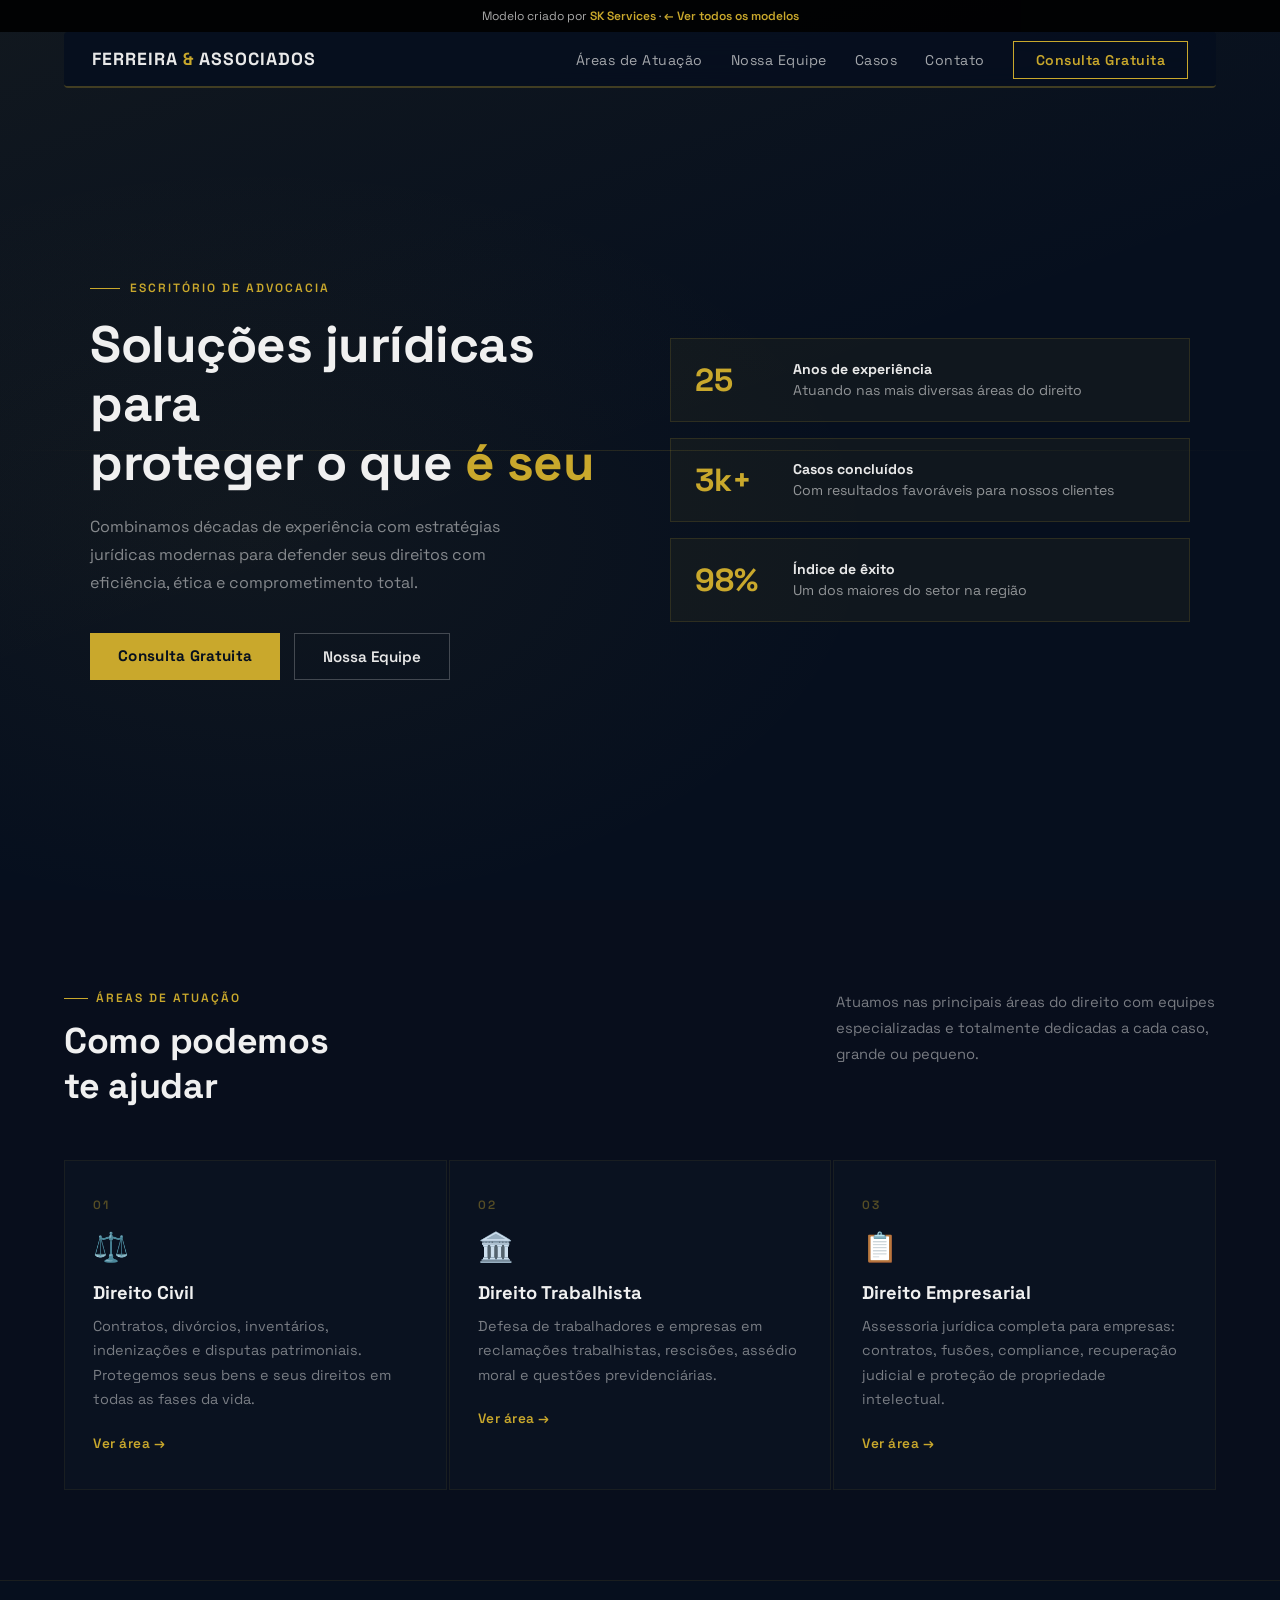
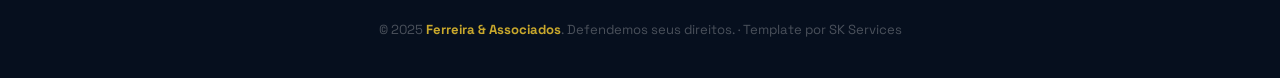
==== templates/advocacia.html @ cd4beceb "Adiciona páginas de preview para 10 modelos e corrige responsivo mobile - Cria templates/ com 10 pág" ====
<!DOCTYPE html>
<html lang="pt-BR">
<head>
  <meta charset="UTF-8">
  <meta name="viewport" content="width=device-width, initial-scale=1.0">
  <title>Ferreira & Associados – Advocacia</title>
  <link rel="preconnect" href="https://fonts.googleapis.com">
  <link href="https://fonts.googleapis.com/css2?family=Space+Grotesk:wght@400;600;700&display=swap" rel="stylesheet">
  <style>
    *{box-sizing:border-box;margin:0;padding:0}
    body{font-family:'Space Grotesk',sans-serif;background:#060f1e;color:#e8e8e8;overflow-x:hidden}

    .sk-badge{position:fixed;top:0;left:0;right:0;background:rgba(0,0,0,0.9);color:#aaa;text-align:center;padding:8px;font-size:0.75rem;z-index:9999}
    .sk-badge a{color:#c9a82c;text-decoration:none;font-weight:600}
    .sk-badge a:hover{text-decoration:underline}

    nav{position:fixed;top:32px;left:0;right:0;z-index:1000;padding:0 5%}
    .nav-inner{display:flex;align-items:center;justify-content:space-between;max-width:1200px;margin:0 auto;padding:16px 28px;background:rgba(6,15,30,0.9);backdrop-filter:blur(14px);border-radius:4px;border-bottom:2px solid rgba(201,168,44,0.3)}
    .logo{font-size:1.1rem;font-weight:700;letter-spacing:1px;text-transform:uppercase;color:#e8e8e8}
    .logo span{color:#c9a82c}
    .nav-links{display:flex;gap:28px;list-style:none}
    .nav-links a{color:rgba(232,232,232,0.7);text-decoration:none;font-size:0.88rem;font-weight:400;letter-spacing:0.5px;transition:color 0.2s}
    .nav-links a:hover{color:#c9a82c}
    .nav-cta{border:1px solid #c9a82c;color:#c9a82c!important;padding:9px 22px;font-weight:600!important;letter-spacing:0.5px;transition:all 0.2s!important}
    .nav-cta:hover{background:#c9a82c!important;color:#060f1e!important}

    .hero{min-height:100vh;display:flex;align-items:center;justify-content:center;padding:140px 24px 80px;position:relative;overflow:hidden}
    .hero::before{content:'';position:absolute;inset:0;background:linear-gradient(160deg,rgba(201,168,44,0.06) 0%,transparent 50%),radial-gradient(ellipse 70% 60% at 20% 60%,rgba(201,168,44,0.05) 0%,transparent 70%)}
    .hero-line{position:absolute;left:0;top:50%;height:1px;width:100%;background:linear-gradient(90deg,transparent,rgba(201,168,44,0.15),transparent);pointer-events:none}
    .hero-content{position:relative;z-index:1;max-width:1100px;margin:0 auto;display:grid;grid-template-columns:1fr 1fr;gap:60px;align-items:center}
    .hero-left{}
    .hero-tag{font-size:0.75rem;font-weight:600;letter-spacing:2px;text-transform:uppercase;color:#c9a82c;margin-bottom:20px;display:flex;align-items:center;gap:10px}
    .hero-tag::before{content:'';width:30px;height:1px;background:#c9a82c}
    .hero h1{font-size:clamp(2.2rem,4vw,3.4rem);font-weight:700;line-height:1.15;margin-bottom:20px;color:#f0f0f0;letter-spacing:-0.5px}
    .hero h1 em{font-style:normal;color:#c9a82c}
    .hero-sub{font-size:1rem;color:rgba(232,232,232,0.55);line-height:1.75;margin-bottom:36px;max-width:460px}
    .hero-btns{display:flex;gap:14px;flex-wrap:wrap}
    .btn-primary{background:#c9a82c;color:#060f1e;padding:13px 28px;font-weight:700;font-size:0.95rem;text-decoration:none;transition:all 0.25s;letter-spacing:0.3px}
    .btn-primary:hover{background:#b8960c;transform:translateY(-2px)}
    .btn-outline{background:transparent;color:#e8e8e8;padding:13px 28px;font-weight:600;font-size:0.95rem;text-decoration:none;border:1px solid rgba(232,232,232,0.25);transition:all 0.25s}
    .btn-outline:hover{border-color:#c9a82c;color:#c9a82c;transform:translateY(-2px)}
    .hero-right{display:flex;flex-direction:column;gap:16px}
    .stat-card{background:rgba(201,168,44,0.05);border:1px solid rgba(201,168,44,0.15);padding:20px 24px;display:flex;align-items:center;gap:18px}
    .stat-num{font-size:2rem;font-weight:700;color:#c9a82c;min-width:80px}
    .stat-label{font-size:0.88rem;color:rgba(232,232,232,0.6);line-height:1.5}

    .services{padding:90px 5%;background:#080e1c}
    .services-inner{max-width:1200px;margin:0 auto}
    .section-header{display:flex;align-items:flex-start;justify-content:space-between;margin-bottom:52px;gap:40px;flex-wrap:wrap}
    .section-label{font-size:0.75rem;font-weight:600;letter-spacing:2px;text-transform:uppercase;color:#c9a82c;margin-bottom:12px;display:flex;align-items:center;gap:8px}
    .section-label::before{content:'';width:24px;height:1px;background:#c9a82c}
    .section-title{font-size:clamp(1.7rem,2.8vw,2.4rem);font-weight:700;letter-spacing:-0.3px;color:#f0f0f0}
    .section-right{max-width:380px}
    .section-sub{color:rgba(232,232,232,0.5);font-size:0.92rem;line-height:1.75}
    .cards{display:grid;grid-template-columns:repeat(auto-fit,minmax(300px,1fr));gap:2px}
    .card{background:#0a1220;border:1px solid rgba(201,168,44,0.08);padding:36px 28px;transition:all 0.3s;position:relative}
    .card::after{content:'';position:absolute;bottom:0;left:0;right:0;height:2px;background:#c9a82c;transform:scaleX(0);transition:transform 0.3s;transform-origin:left}
    .card:hover::after{transform:scaleX(1)}
    .card:hover{background:#0d1628}
    .card-num{font-size:0.75rem;font-weight:600;color:rgba(201,168,44,0.4);letter-spacing:2px;margin-bottom:16px}
    .card-icon{font-size:1.8rem;margin-bottom:16px}
    .card h3{font-size:1.15rem;font-weight:700;margin-bottom:10px;color:#f0f0f0}
    .card p{color:rgba(232,232,232,0.5);font-size:0.9rem;line-height:1.7;margin-bottom:20px}
    .card-link{color:#c9a82c;font-size:0.85rem;font-weight:600;text-decoration:none;letter-spacing:0.5px;transition:gap 0.2s;display:inline-flex;align-items:center;gap:6px}
    .card-link:hover{gap:10px}

    footer{text-align:center;padding:40px 24px;border-top:1px solid rgba(201,168,44,0.1);color:rgba(232,232,232,0.3);font-size:0.82rem}
    footer strong{color:#c9a82c}
  </style>
</head>
<body>

<div class="sk-badge">Modelo criado por <a href="../index.html">SK Services</a> · <a href="../index.html#templates">← Ver todos os modelos</a></div>

<nav>
  <div class="nav-inner">
    <div class="logo">Ferreira <span>&</span> Associados</div>
    <ul class="nav-links">
      <li><a href="#">Áreas de Atuação</a></li>
      <li><a href="#">Nossa Equipe</a></li>
      <li><a href="#">Casos</a></li>
      <li><a href="#">Contato</a></li>
      <li><a href="#" class="nav-cta">Consulta Gratuita</a></li>
    </ul>
  </div>
</nav>

<section class="hero">
  <div class="hero-line"></div>
  <div class="hero-content">
    <div class="hero-left">
      <div class="hero-tag">Escritório de Advocacia</div>
      <h1>Soluções jurídicas para<br>proteger o que <em>é seu</em></h1>
      <p class="hero-sub">Combinamos décadas de experiência com estratégias jurídicas modernas para defender seus direitos com eficiência, ética e comprometimento total.</p>
      <div class="hero-btns">
        <a href="#" class="btn-primary">Consulta Gratuita</a>
        <a href="#" class="btn-outline">Nossa Equipe</a>
      </div>
    </div>
    <div class="hero-right">
      <div class="stat-card">
        <div class="stat-num">25</div>
        <div class="stat-label"><strong style="color:#e8e8e8">Anos de experiência</strong><br>Atuando nas mais diversas áreas do direito</div>
      </div>
      <div class="stat-card">
        <div class="stat-num">3k+</div>
        <div class="stat-label"><strong style="color:#e8e8e8">Casos concluídos</strong><br>Com resultados favoráveis para nossos clientes</div>
      </div>
      <div class="stat-card">
        <div class="stat-num">98%</div>
        <div class="stat-label"><strong style="color:#e8e8e8">Índice de êxito</strong><br>Um dos maiores do setor na região</div>
      </div>
    </div>
  </div>
</section>

<section class="services">
  <div class="services-inner">
    <div class="section-header">
      <div>
        <div class="section-label">Áreas de Atuação</div>
        <h2 class="section-title">Como podemos<br>te ajudar</h2>
      </div>
      <div class="section-right">
        <p class="section-sub">Atuamos nas principais áreas do direito com equipes especializadas e totalmente dedicadas a cada caso, grande ou pequeno.</p>
      </div>
    </div>
    <div class="cards">
      <div class="card">
        <div class="card-num">01</div>
        <div class="card-icon">⚖️</div>
        <h3>Direito Civil</h3>
        <p>Contratos, divórcios, inventários, indenizações e disputas patrimoniais. Protegemos seus bens e seus direitos em todas as fases da vida.</p>
        <a href="#" class="card-link">Ver área →</a>
      </div>
      <div class="card">
        <div class="card-num">02</div>
        <div class="card-icon">🏛️</div>
        <h3>Direito Trabalhista</h3>
        <p>Defesa de trabalhadores e empresas em reclamações trabalhistas, rescisões, assédio moral e questões previdenciárias.</p>
        <a href="#" class="card-link">Ver área →</a>
      </div>
      <div class="card">
        <div class="card-num">03</div>
        <div class="card-icon">📋</div>
        <h3>Direito Empresarial</h3>
        <p>Assessoria jurídica completa para empresas: contratos, fusões, compliance, recuperação judicial e proteção de propriedade intelectual.</p>
        <a href="#" class="card-link">Ver área →</a>
      </div>
    </div>
  </div>
</section>

<footer>
  <p>© 2025 <strong>Ferreira & Associados</strong>. Defendemos seus direitos. · Template por SK Services</p>
</footer>

</body>
</html>
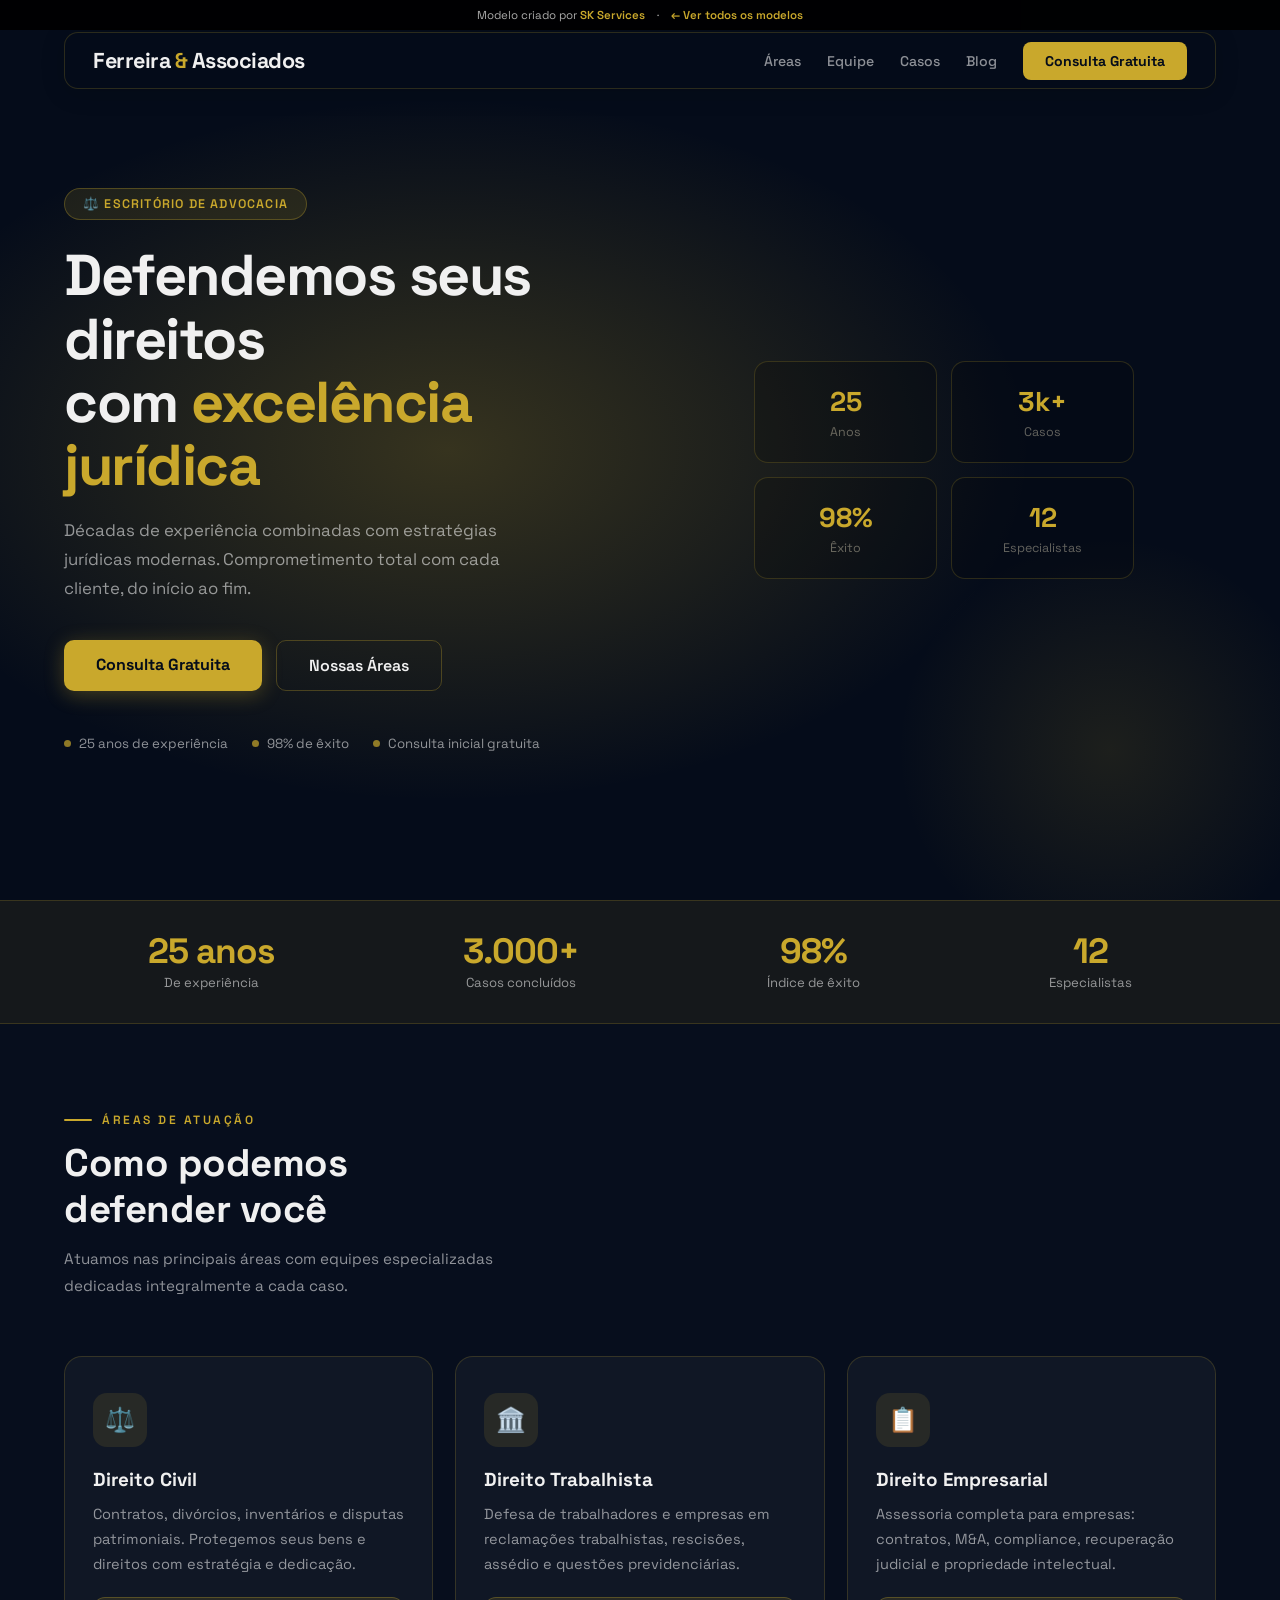
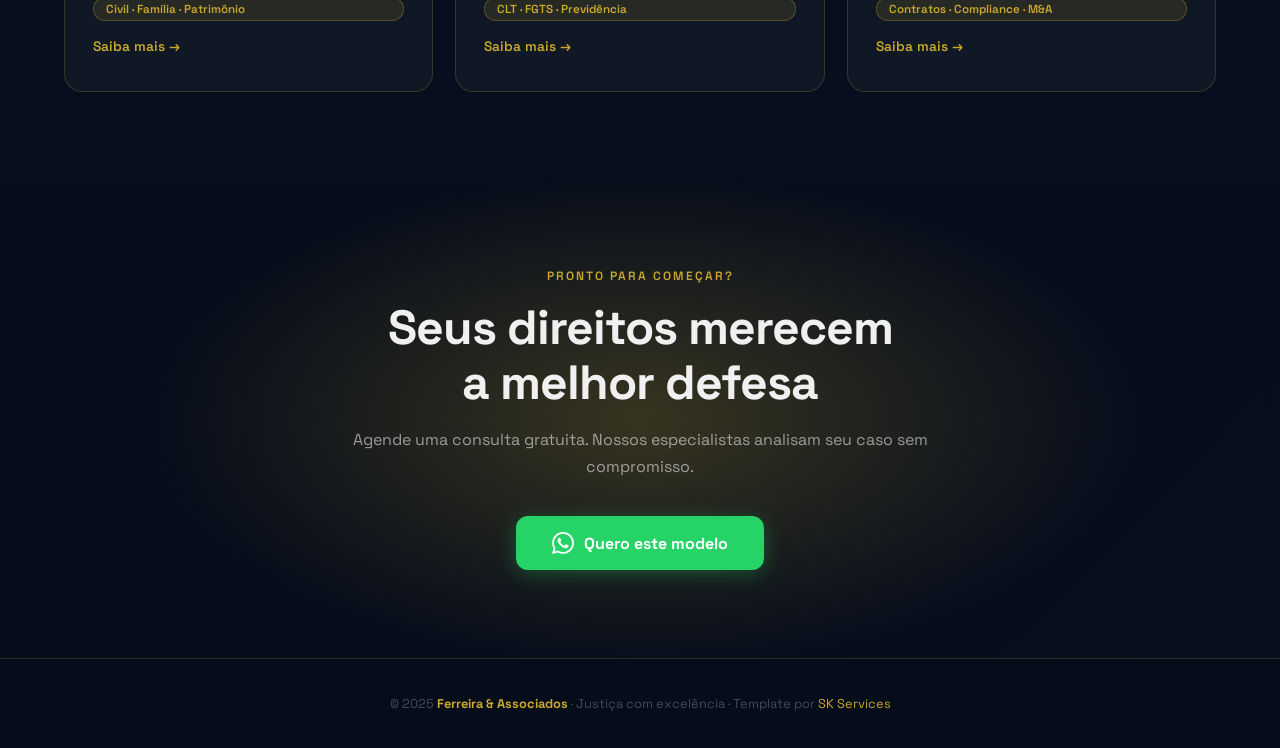
==== commit 43fd959b: "Redesenha os 10 templates com visual premium Cada template agora inclui: - Animações CSS (@keyframes" ====
--- a/templates/advocacia.html
+++ b/templates/advocacia.html
@@ -3,157 +3,212 @@
 <head>
   <meta charset="UTF-8">
   <meta name="viewport" content="width=device-width, initial-scale=1.0">
-  <title>Ferreira & Associados – Advocacia</title>
+  <title>Ferreira & Associados – Defendemos seus direitos<br>com <em>excelência jurídica</em></title>
   <link rel="preconnect" href="https://fonts.googleapis.com">
-  <link href="https://fonts.googleapis.com/css2?family=Space+Grotesk:wght@400;600;700&display=swap" rel="stylesheet">
+  <link href="https://fonts.googleapis.com/css2?family=Space+Grotesk:wght@300;400;500;600;700&display=swap" rel="stylesheet">
   <style>
     *{box-sizing:border-box;margin:0;padding:0}
-    body{font-family:'Space Grotesk',sans-serif;background:#060f1e;color:#e8e8e8;overflow-x:hidden}
-
-    .sk-badge{position:fixed;top:0;left:0;right:0;background:rgba(0,0,0,0.9);color:#aaa;text-align:center;padding:8px;font-size:0.75rem;z-index:9999}
-    .sk-badge a{color:#c9a82c;text-decoration:none;font-weight:600}
-    .sk-badge a:hover{text-decoration:underline}
-
+    body{font-family:'Space Grotesk',sans-serif;background:#050c1a;color:#f0f0f0;overflow-x:hidden}
+
+    /* SK badge */
+    .sk-badge{position:fixed;top:0;left:0;right:0;background:rgba(0,0,0,0.92);color:#aaa;text-align:center;padding:8px 16px;font-size:0.72rem;z-index:9999;display:flex;align-items:center;justify-content:center;gap:12px}
+    .sk-badge a{color:#c9a82c;text-decoration:none;font-weight:600;transition:opacity .2s}
+    .sk-badge a:hover{opacity:.75}
+
+    /* Nav */
     nav{position:fixed;top:32px;left:0;right:0;z-index:1000;padding:0 5%}
-    .nav-inner{display:flex;align-items:center;justify-content:space-between;max-width:1200px;margin:0 auto;padding:16px 28px;background:rgba(6,15,30,0.9);backdrop-filter:blur(14px);border-radius:4px;border-bottom:2px solid rgba(201,168,44,0.3)}
-    .logo{font-size:1.1rem;font-weight:700;letter-spacing:1px;text-transform:uppercase;color:#e8e8e8}
-    .logo span{color:#c9a82c}
-    .nav-links{display:flex;gap:28px;list-style:none}
-    .nav-links a{color:rgba(232,232,232,0.7);text-decoration:none;font-size:0.88rem;font-weight:400;letter-spacing:0.5px;transition:color 0.2s}
+    .nav-inner{display:flex;align-items:center;justify-content:space-between;max-width:1200px;margin:0 auto;padding:14px 28px;background:rgba(5,12,26,0.88);backdrop-filter:blur(16px);-webkit-backdrop-filter:blur(16px);border-radius:14px;border:1px solid rgba(201,168,44,0.2);box-shadow:0 4px 24px rgba(0,0,0,0.15)}
+    .logo{font-size:1.35rem;font-weight:700;letter-spacing:-0.5px;color:#f0f0f0}
+    .logo em{font-style:normal;color:#c9a82c}
+    .nav-links{display:flex;gap:26px;list-style:none}
+    .nav-links a{color:rgba(255,255,255,0.55);text-decoration:none;font-size:0.88rem;font-weight:500;transition:color .2s}
     .nav-links a:hover{color:#c9a82c}
-    .nav-cta{border:1px solid #c9a82c;color:#c9a82c!important;padding:9px 22px;font-weight:600!important;letter-spacing:0.5px;transition:all 0.2s!important}
-    .nav-cta:hover{background:#c9a82c!important;color:#060f1e!important}
-
-    .hero{min-height:100vh;display:flex;align-items:center;justify-content:center;padding:140px 24px 80px;position:relative;overflow:hidden}
-    .hero::before{content:'';position:absolute;inset:0;background:linear-gradient(160deg,rgba(201,168,44,0.06) 0%,transparent 50%),radial-gradient(ellipse 70% 60% at 20% 60%,rgba(201,168,44,0.05) 0%,transparent 70%)}
-    .hero-line{position:absolute;left:0;top:50%;height:1px;width:100%;background:linear-gradient(90deg,transparent,rgba(201,168,44,0.15),transparent);pointer-events:none}
-    .hero-content{position:relative;z-index:1;max-width:1100px;margin:0 auto;display:grid;grid-template-columns:1fr 1fr;gap:60px;align-items:center}
-    .hero-left{}
-    .hero-tag{font-size:0.75rem;font-weight:600;letter-spacing:2px;text-transform:uppercase;color:#c9a82c;margin-bottom:20px;display:flex;align-items:center;gap:10px}
-    .hero-tag::before{content:'';width:30px;height:1px;background:#c9a82c}
-    .hero h1{font-size:clamp(2.2rem,4vw,3.4rem);font-weight:700;line-height:1.15;margin-bottom:20px;color:#f0f0f0;letter-spacing:-0.5px}
+    .nav-cta{background:#c9a82c;color:#050c1a!important;padding:10px 22px;border-radius:8px;font-weight:700!important;transition:filter .2s!important}
+    .nav-cta:hover{filter:brightness(1.12)!important}
+
+    /* Animations */
+    @keyframes pulse{0%{opacity:.55;transform:scale(1)}100%{opacity:1;transform:scale(1.12)}}
+    @keyframes float{0%,100%{transform:translateY(0) rotate(0deg)}50%{transform:translateY(-14px) rotate(2deg)}}
+    @keyframes floatslow{0%,100%{transform:translateY(0)}50%{transform:translateY(-8px)}}
+    @keyframes fadein{from{opacity:0;transform:translateY(24px)}to{opacity:1;transform:translateY(0)}}
+    @keyframes shimmer{0%{background-position:200% center}100%{background-position:-200% center}}
+
+    /* Hero */
+    .hero{min-height:100vh;display:flex;align-items:center;padding:120px 5% 80px;position:relative;overflow:hidden;background:#050c1a}
+    .hero::before{content:'';position:absolute;inset:0;background:radial-gradient(ellipse 70% 60% at 35% 50%,rgba(201,168,44,0.25) 0%,transparent 65%);animation:pulse 7s ease-in-out infinite alternate;pointer-events:none}
+    .hero::after{content:'';position:absolute;bottom:-100px;right:-80px;width:500px;height:500px;border-radius:50%;background:radial-gradient(circle,rgba(201,168,44,0.12) 0%,transparent 60%);pointer-events:none}
+    .hero-inner{position:relative;z-index:1;max-width:1200px;margin:0 auto;width:100%;display:grid;grid-template-columns:1fr 1fr;gap:64px;align-items:center}
+    .hero-left{animation:fadein .8s ease both}
+    .hero-tag{display:inline-flex;align-items:center;gap:8px;background:rgba(201,168,44,0.12);border:1px solid rgba(201,168,44,0.30);color:#c9a82c;padding:7px 18px;border-radius:24px;font-size:0.78rem;font-weight:600;letter-spacing:1.2px;text-transform:uppercase;margin-bottom:24px}
+    .hero h1{font-size:clamp(2.4rem,4.5vw,3.8rem);font-weight:700;line-height:1.1;letter-spacing:-1.5px;margin-bottom:18px}
     .hero h1 em{font-style:normal;color:#c9a82c}
-    .hero-sub{font-size:1rem;color:rgba(232,232,232,0.55);line-height:1.75;margin-bottom:36px;max-width:460px}
-    .hero-btns{display:flex;gap:14px;flex-wrap:wrap}
-    .btn-primary{background:#c9a82c;color:#060f1e;padding:13px 28px;font-weight:700;font-size:0.95rem;text-decoration:none;transition:all 0.25s;letter-spacing:0.3px}
-    .btn-primary:hover{background:#b8960c;transform:translateY(-2px)}
-    .btn-outline{background:transparent;color:#e8e8e8;padding:13px 28px;font-weight:600;font-size:0.95rem;text-decoration:none;border:1px solid rgba(232,232,232,0.25);transition:all 0.25s}
-    .btn-outline:hover{border-color:#c9a82c;color:#c9a82c;transform:translateY(-2px)}
-    .hero-right{display:flex;flex-direction:column;gap:16px}
-    .stat-card{background:rgba(201,168,44,0.05);border:1px solid rgba(201,168,44,0.15);padding:20px 24px;display:flex;align-items:center;gap:18px}
-    .stat-num{font-size:2rem;font-weight:700;color:#c9a82c;min-width:80px}
-    .stat-label{font-size:0.88rem;color:rgba(232,232,232,0.6);line-height:1.5}
-
-    .services{padding:90px 5%;background:#080e1c}
+    .hero-sub{font-size:1.05rem;color:rgba(255,255,255,0.55);line-height:1.75;margin-bottom:36px;max-width:480px}
+    .hero-btns{display:flex;gap:14px;flex-wrap:wrap;margin-bottom:44px}
+    .btn-primary{background:#c9a82c;color:#050c1a;padding:14px 32px;border-radius:10px;font-weight:700;font-size:1rem;text-decoration:none;transition:all .25s;box-shadow:0 4px 20px rgba(201,168,44,0.30)}
+    .btn-primary:hover{filter:brightness(1.1);transform:translateY(-2px);box-shadow:0 8px 32px rgba(201,168,44,0.25)}
+    .btn-ghost{background:transparent;color:#f0f0f0;padding:14px 32px;border-radius:10px;font-weight:600;font-size:1rem;text-decoration:none;border:1.5px solid rgba(201,168,44,0.30);transition:all .25s}
+    .btn-ghost:hover{border-color:#c9a82c;color:#c9a82c;transform:translateY(-2px)}
+    .hero-perks{display:flex;gap:24px;flex-wrap:wrap}
+    .perk{display:flex;align-items:center;gap:8px;font-size:0.83rem;color:rgba(255,255,255,0.55)}
+    .perk-dot{width:7px;height:7px;border-radius:50%;background:#c9a82c;opacity:.7}
+    .hero-right{animation:fadein .8s .2s ease both;display:flex;align-items:center;justify-content:center}
+
+    /* Stats strip */
+    .stats-strip{background:rgba(201,168,44,0.08);border-top:1px solid rgba(201,168,44,0.2);border-bottom:1px solid rgba(201,168,44,0.2);padding:32px 5%}
+    .stats-inner{max-width:1200px;margin:0 auto;display:flex;justify-content:space-around;gap:20px;flex-wrap:wrap}
+    .stat{text-align:center;padding:0 20px}
+    .stat-num{font-size:2.2rem;font-weight:700;color:#c9a82c;letter-spacing:-1px;line-height:1}
+    .stat-lbl{font-size:0.82rem;color:rgba(255,255,255,0.55);margin-top:6px;font-weight:400}
+
+    /* Services */
+    .services{padding:88px 5%;background:#070e1d}
     .services-inner{max-width:1200px;margin:0 auto}
-    .section-header{display:flex;align-items:flex-start;justify-content:space-between;margin-bottom:52px;gap:40px;flex-wrap:wrap}
-    .section-label{font-size:0.75rem;font-weight:600;letter-spacing:2px;text-transform:uppercase;color:#c9a82c;margin-bottom:12px;display:flex;align-items:center;gap:8px}
-    .section-label::before{content:'';width:24px;height:1px;background:#c9a82c}
-    .section-title{font-size:clamp(1.7rem,2.8vw,2.4rem);font-weight:700;letter-spacing:-0.3px;color:#f0f0f0}
-    .section-right{max-width:380px}
-    .section-sub{color:rgba(232,232,232,0.5);font-size:0.92rem;line-height:1.75}
-    .cards{display:grid;grid-template-columns:repeat(auto-fit,minmax(300px,1fr));gap:2px}
-    .card{background:#0a1220;border:1px solid rgba(201,168,44,0.08);padding:36px 28px;transition:all 0.3s;position:relative}
-    .card::after{content:'';position:absolute;bottom:0;left:0;right:0;height:2px;background:#c9a82c;transform:scaleX(0);transition:transform 0.3s;transform-origin:left}
-    .card:hover::after{transform:scaleX(1)}
-    .card:hover{background:#0d1628}
-    .card-num{font-size:0.75rem;font-weight:600;color:rgba(201,168,44,0.4);letter-spacing:2px;margin-bottom:16px}
-    .card-icon{font-size:1.8rem;margin-bottom:16px}
-    .card h3{font-size:1.15rem;font-weight:700;margin-bottom:10px;color:#f0f0f0}
-    .card p{color:rgba(232,232,232,0.5);font-size:0.9rem;line-height:1.7;margin-bottom:20px}
-    .card-link{color:#c9a82c;font-size:0.85rem;font-weight:600;text-decoration:none;letter-spacing:0.5px;transition:gap 0.2s;display:inline-flex;align-items:center;gap:6px}
+    .section-kicker{font-size:0.75rem;font-weight:600;letter-spacing:2.5px;text-transform:uppercase;color:#c9a82c;margin-bottom:12px;display:flex;align-items:center;gap:10px}
+    .section-kicker::before{content:'';width:28px;height:2px;background:#c9a82c;border-radius:2px}
+    .section-title{font-size:clamp(1.8rem,3vw,2.6rem);font-weight:700;letter-spacing:-0.5px;margin-bottom:14px;line-height:1.2}
+    .section-sub{color:rgba(255,255,255,0.55);font-size:0.95rem;max-width:500px;line-height:1.75;margin-bottom:56px}
+    .cards{display:grid;grid-template-columns:repeat(auto-fit,minmax(300px,1fr));gap:22px}
+    .card{background:rgba(255,255,255,0.04);border:1px solid rgba(201,168,44,0.2);border-radius:18px;padding:36px 28px;transition:all .3s;position:relative;overflow:hidden;display:flex;flex-direction:column}
+    .card::before{content:'';position:absolute;inset:0;background:radial-gradient(circle at 100% 0%,rgba(201,168,44,0.12),transparent 60%);opacity:0;transition:opacity .3s}
+    .card:hover{background:rgba(255,255,255,0.07);border-color:rgba(201,168,44,0.30);transform:translateY(-5px);box-shadow:0 16px 48px rgba(201,168,44,.12)}
+    .card:hover::before{opacity:1}
+    .card-icon{width:54px;height:54px;border-radius:14px;background:rgba(201,168,44,0.12);display:flex;align-items:center;justify-content:center;font-size:1.5rem;margin-bottom:20px;flex-shrink:0}
+    .card h3{font-size:1.18rem;font-weight:700;margin-bottom:10px}
+    .card p{color:rgba(255,255,255,0.55);font-size:0.91rem;line-height:1.72;flex:1;margin-bottom:20px}
+    .card-badge{display:inline-block;background:rgba(201,168,44,0.12);color:#c9a82c;border:1px solid rgba(201,168,44,0.30);font-size:0.73rem;font-weight:600;padding:4px 12px;border-radius:20px;margin-bottom:16px}
+    .card-link{color:#c9a82c;font-size:0.86rem;font-weight:600;text-decoration:none;display:inline-flex;align-items:center;gap:6px;transition:gap .2s;margin-top:auto}
     .card-link:hover{gap:10px}
 
-    footer{text-align:center;padding:40px 24px;border-top:1px solid rgba(201,168,44,0.1);color:rgba(232,232,232,0.3);font-size:0.82rem}
+    /* CTA section */
+    .cta-sec{padding:88px 5%;background:linear-gradient(135deg,#050c1a 0%,#070e1d 100%);position:relative;overflow:hidden;text-align:center}
+    .cta-sec::before{content:'';position:absolute;inset:0;background:radial-gradient(ellipse 60% 80% at 50% 50%,rgba(201,168,44,0.25) 0%,transparent 65%);pointer-events:none}
+    .cta-inner{position:relative;z-index:1;max-width:680px;margin:0 auto}
+    .cta-kicker{font-size:0.75rem;font-weight:600;letter-spacing:2px;text-transform:uppercase;color:#c9a82c;margin-bottom:16px}
+    .cta-h{font-size:clamp(2rem,4vw,3rem);font-weight:700;letter-spacing:-1px;margin-bottom:16px;line-height:1.15}
+    .cta-sub{font-size:1rem;color:rgba(255,255,255,0.55);line-height:1.7;margin-bottom:36px}
+    .btn-wa{display:inline-flex;align-items:center;gap:10px;background:#25d366;color:#fff;padding:16px 36px;border-radius:12px;font-weight:700;font-size:1rem;text-decoration:none;transition:all .25s;box-shadow:0 4px 20px rgba(37,211,102,.3)}
+    .btn-wa:hover{background:#1db954;transform:translateY(-2px);box-shadow:0 8px 32px rgba(37,211,102,.4)}
+    .btn-wa svg{width:22px;height:22px;fill:currentColor}
+
+    /* Footer */
+    footer{text-align:center;padding:36px 24px;border-top:1px solid rgba(201,168,44,0.2);color:rgba(255,255,255,0.25);font-size:0.8rem}
     footer strong{color:#c9a82c}
+    footer a{color:#c9a82c;text-decoration:none}
+
+    /* Mobile */
+    @media (max-width:720px){
+      .sk-badge{font-size:.65rem;padding:6px 10px}
+      nav{top:28px;padding:0 3%}
+      .nav-inner{padding:10px 16px;border-radius:10px}
+      .nav-links{display:none}
+      .hero{padding:96px 5% 56px;min-height:auto}
+      .hero-inner{grid-template-columns:1fr;gap:32px}
+      .hero-right{display:none}
+      .hero h1{font-size:clamp(2rem,8vw,2.6rem)}
+      .hero-sub{font-size:.93rem}
+      .hero-btns{flex-direction:column}
+      .hero-btns a{text-align:center;justify-content:center}
+      .stats-inner{gap:8px}
+      .stat{padding:0 10px}
+      .stat-num{font-size:1.6rem}
+      .cards{grid-template-columns:1fr}
+      .services{padding:56px 5%}
+      .cta-sec{padding:56px 5%}
+      .hero-perks{gap:12px}
+    }
   </style>
 </head>
 <body>
 
-<div class="sk-badge">Modelo criado por <a href="../index.html">SK Services</a> · <a href="../index.html#templates">← Ver todos os modelos</a></div>
+<div class="sk-badge">
+  <span>Modelo criado por <a href="../index.html">SK Services</a></span>
+  <span>·</span>
+  <a href="../index.html#templates">← Ver todos os modelos</a>
+</div>
 
 <nav>
   <div class="nav-inner">
-    <div class="logo">Ferreira <span>&</span> Associados</div>
+    <div class="logo">Ferreira <em>&</em> Associados</div>
     <ul class="nav-links">
-      <li><a href="#">Áreas de Atuação</a></li>
-      <li><a href="#">Nossa Equipe</a></li>
-      <li><a href="#">Casos</a></li>
-      <li><a href="#">Contato</a></li>
+      <li><a href="#">Áreas</a></li><li><a href="#">Equipe</a></li><li><a href="#">Casos</a></li><li><a href="#">Blog</a></li>
       <li><a href="#" class="nav-cta">Consulta Gratuita</a></li>
     </ul>
   </div>
 </nav>
 
 <section class="hero">
-  <div class="hero-line"></div>
-  <div class="hero-content">
+  <div class="hero-inner">
     <div class="hero-left">
-      <div class="hero-tag">Escritório de Advocacia</div>
-      <h1>Soluções jurídicas para<br>proteger o que <em>é seu</em></h1>
-      <p class="hero-sub">Combinamos décadas de experiência com estratégias jurídicas modernas para defender seus direitos com eficiência, ética e comprometimento total.</p>
+      <div class="hero-tag">⚖️ Escritório de Advocacia</div>
+      <h1>Defendemos seus direitos<br>com <em>excelência jurídica</em></h1>
+      <p class="hero-sub">Décadas de experiência combinadas com estratégias jurídicas modernas. Comprometimento total com cada cliente, do início ao fim.</p>
       <div class="hero-btns">
         <a href="#" class="btn-primary">Consulta Gratuita</a>
-        <a href="#" class="btn-outline">Nossa Equipe</a>
+        <a href="#" class="btn-ghost">Nossas Áreas</a>
+      </div>
+      <div class="hero-perks">
+        <span class="perk"><span class="perk-dot"></span>25 anos de experiência</span><span class="perk"><span class="perk-dot"></span>98% de êxito</span><span class="perk"><span class="perk-dot"></span>Consulta inicial gratuita</span>
       </div>
     </div>
     <div class="hero-right">
-      <div class="stat-card">
-        <div class="stat-num">25</div>
-        <div class="stat-label"><strong style="color:#e8e8e8">Anos de experiência</strong><br>Atuando nas mais diversas áreas do direito</div>
-      </div>
-      <div class="stat-card">
-        <div class="stat-num">3k+</div>
-        <div class="stat-label"><strong style="color:#e8e8e8">Casos concluídos</strong><br>Com resultados favoráveis para nossos clientes</div>
-      </div>
-      <div class="stat-card">
-        <div class="stat-num">98%</div>
-        <div class="stat-label"><strong style="color:#e8e8e8">Índice de êxito</strong><br>Um dos maiores do setor na região</div>
-      </div>
+      <div style="display:grid;grid-template-columns:1fr 1fr;gap:14px;width:100%;max-width:380px;animation:floatslow 6s ease-in-out infinite"><div style="background:rgba(0,0,0,.15);border:1px solid rgba(201,168,44,0.2);border-radius:14px;padding:22px;text-align:center"><div style="font-size:1.7rem;font-weight:700;color:#c9a82c">25</div><div style="font-size:.78rem;color:rgba(240,230,200,0.4);margin-top:5px">Anos</div></div><div style="background:rgba(0,0,0,.15);border:1px solid rgba(201,168,44,0.2);border-radius:14px;padding:22px;text-align:center"><div style="font-size:1.7rem;font-weight:700;color:#c9a82c">3k+</div><div style="font-size:.78rem;color:rgba(240,230,200,0.4);margin-top:5px">Casos</div></div><div style="background:rgba(0,0,0,.15);border:1px solid rgba(201,168,44,0.2);border-radius:14px;padding:22px;text-align:center"><div style="font-size:1.7rem;font-weight:700;color:#c9a82c">98%</div><div style="font-size:.78rem;color:rgba(240,230,200,0.4);margin-top:5px">Êxito</div></div><div style="background:rgba(0,0,0,.15);border:1px solid rgba(201,168,44,0.2);border-radius:14px;padding:22px;text-align:center"><div style="font-size:1.7rem;font-weight:700;color:#c9a82c">12</div><div style="font-size:.78rem;color:rgba(240,230,200,0.4);margin-top:5px">Especialistas</div></div></div>
     </div>
   </div>
 </section>
+
+<div class="stats-strip">
+  <div class="stats-inner">
+    <div class="stat"><div class="stat-num">25 anos</div><div class="stat-lbl">De experiência</div></div><div class="stat"><div class="stat-num">3.000+</div><div class="stat-lbl">Casos concluídos</div></div><div class="stat"><div class="stat-num">98%</div><div class="stat-lbl">Índice de êxito</div></div><div class="stat"><div class="stat-num">12</div><div class="stat-lbl">Especialistas</div></div>
+  </div>
+</div>
 
 <section class="services">
   <div class="services-inner">
-    <div class="section-header">
-      <div>
-        <div class="section-label">Áreas de Atuação</div>
-        <h2 class="section-title">Como podemos<br>te ajudar</h2>
-      </div>
-      <div class="section-right">
-        <p class="section-sub">Atuamos nas principais áreas do direito com equipes especializadas e totalmente dedicadas a cada caso, grande ou pequeno.</p>
-      </div>
-    </div>
+    <p class="section-kicker">Áreas de Atuação</p>
+    <h2 class="section-title">Como podemos<br>defender você</h2>
+    <p class="section-sub">Atuamos nas principais áreas com equipes especializadas dedicadas integralmente a cada caso.</p>
     <div class="cards">
+      
       <div class="card">
-        <div class="card-num">01</div>
         <div class="card-icon">⚖️</div>
         <h3>Direito Civil</h3>
-        <p>Contratos, divórcios, inventários, indenizações e disputas patrimoniais. Protegemos seus bens e seus direitos em todas as fases da vida.</p>
-        <a href="#" class="card-link">Ver área →</a>
+        <p>Contratos, divórcios, inventários e disputas patrimoniais. Protegemos seus bens e direitos com estratégia e dedicação.</p>
+        <span class="card-badge">Civil · Família · Patrimônio</span>
+        <a href="#" class="card-link">Saiba mais →</a>
       </div>
       <div class="card">
-        <div class="card-num">02</div>
         <div class="card-icon">🏛️</div>
         <h3>Direito Trabalhista</h3>
-        <p>Defesa de trabalhadores e empresas em reclamações trabalhistas, rescisões, assédio moral e questões previdenciárias.</p>
-        <a href="#" class="card-link">Ver área →</a>
+        <p>Defesa de trabalhadores e empresas em reclamações trabalhistas, rescisões, assédio e questões previdenciárias.</p>
+        <span class="card-badge">CLT · FGTS · Previdência</span>
+        <a href="#" class="card-link">Saiba mais →</a>
       </div>
       <div class="card">
-        <div class="card-num">03</div>
         <div class="card-icon">📋</div>
         <h3>Direito Empresarial</h3>
-        <p>Assessoria jurídica completa para empresas: contratos, fusões, compliance, recuperação judicial e proteção de propriedade intelectual.</p>
-        <a href="#" class="card-link">Ver área →</a>
+        <p>Assessoria completa para empresas: contratos, M&A, compliance, recuperação judicial e propriedade intelectual.</p>
+        <span class="card-badge">Contratos · Compliance · M&A</span>
+        <a href="#" class="card-link">Saiba mais →</a>
       </div>
     </div>
   </div>
 </section>
 
+<section class="cta-sec">
+  <div class="cta-inner">
+    <p class="cta-kicker">Pronto para começar?</p>
+    <h2 class="cta-h">Seus direitos merecem<br>a melhor defesa</h2>
+    <p class="cta-sub">Agende uma consulta gratuita. Nossos especialistas analisam seu caso sem compromisso.</p>
+    <a href="https://wa.me/5531992914959?text=Olá!%20Vi%20o%20modelo%20Ferreira%20%26%20Associados%20e%20quero%20um%20orçamento." class="btn-wa" target="_blank">
+      <svg viewBox="0 0 24 24"><path d="M17.472 14.382c-.297-.149-1.758-.867-2.03-.967-.273-.099-.471-.148-.67.15-.197.297-.767.966-.94 1.164-.173.199-.347.223-.644.075-.297-.15-1.255-.463-2.39-1.475-.883-.788-1.48-1.761-1.653-2.059-.173-.297-.018-.458.13-.606.134-.133.298-.347.446-.52.149-.174.198-.298.298-.497.099-.198.05-.371-.025-.52-.075-.149-.669-1.612-.916-2.207-.242-.579-.487-.5-.669-.51-.173-.008-.371-.01-.57-.01-.198 0-.52.074-.792.372-.272.297-1.04 1.016-1.04 2.479 0 1.462 1.065 2.875 1.213 3.074.149.198 2.096 3.2 5.077 4.487.709.306 1.262.489 1.694.625.712.227 1.36.195 1.871.118.571-.085 1.758-.719 2.006-1.413.248-.694.248-1.289.173-1.413-.074-.124-.272-.198-.57-.347m-5.421 7.403h-.004a9.87 9.87 0 01-5.031-1.378l-.361-.214-3.741.982.998-3.648-.235-.374a9.86 9.86 0 01-1.51-5.26c.001-5.45 4.436-9.884 9.888-9.884 2.64 0 5.122 1.03 6.988 2.898a9.825 9.825 0 012.893 6.994c-.003 5.45-4.437 9.884-9.885 9.884m8.413-18.297A11.815 11.815 0 0012.05 0C5.495 0 .16 5.335.157 11.892c0 2.096.547 4.142 1.588 5.945L.057 24l6.305-1.654a11.882 11.882 0 005.683 1.448h.005c6.554 0 11.89-5.335 11.893-11.893a11.821 11.821 0 00-3.48-8.413z"/></svg>
+      Quero este modelo
+    </a>
+  </div>
+</section>
+
 <footer>
-  <p>© 2025 <strong>Ferreira & Associados</strong>. Defendemos seus direitos. · Template por SK Services</p>
+  <p>© 2025 <strong>Ferreira & Associados</strong> · Justiça com excelência · Template por <a href="../index.html">SK Services</a></p>
 </footer>
 
 </body>
-</html>
+</html>
